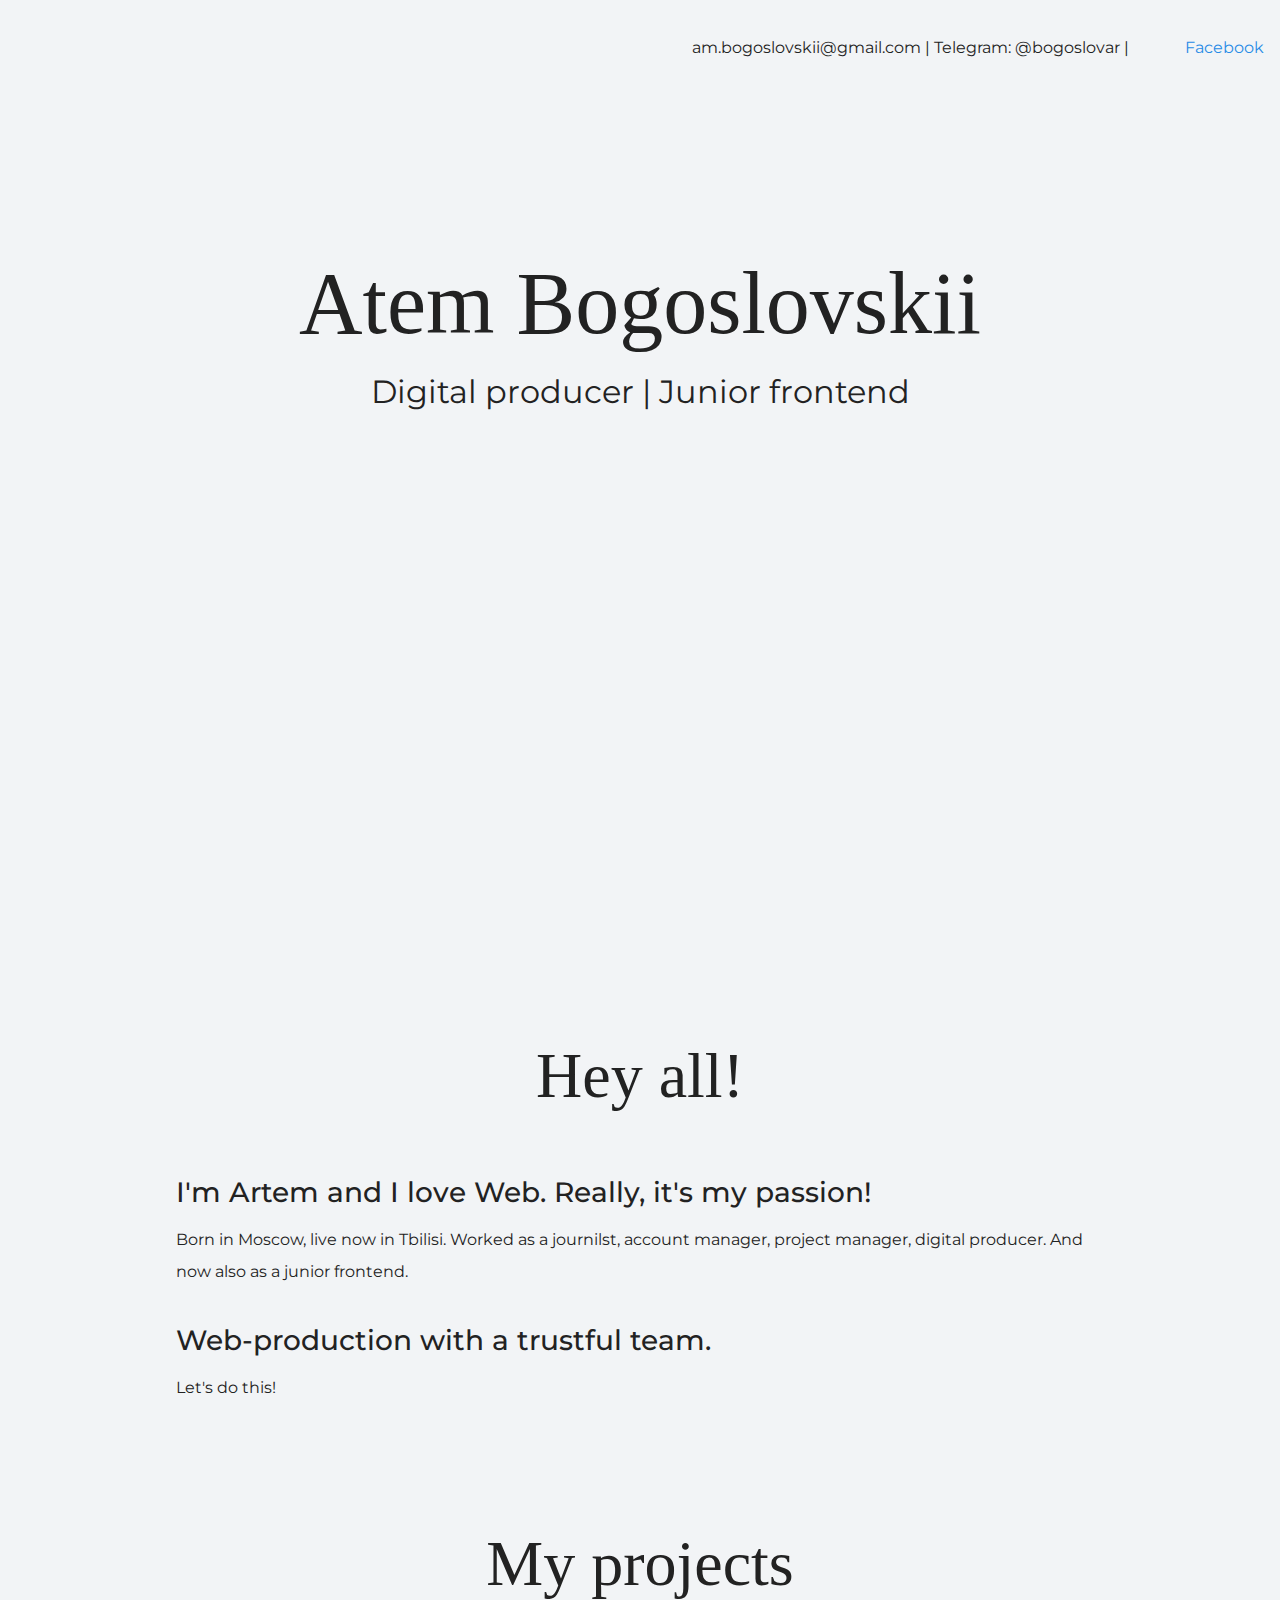
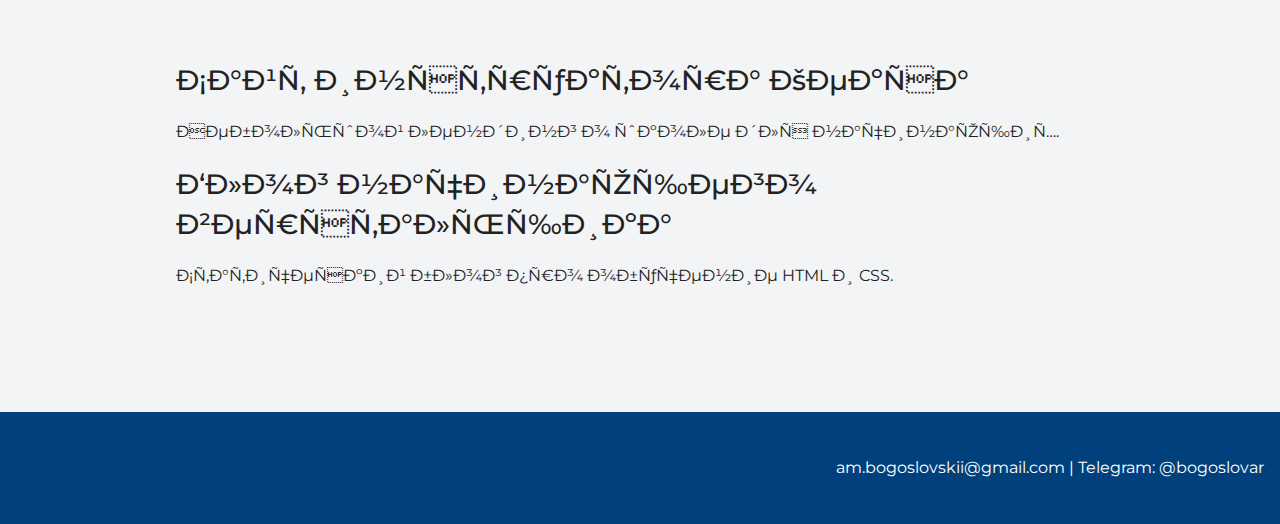
==== index.html @ 78e2f0ac "Add correct files" ====
<!DOCTYPE html>
<html lang="ru">
  <head>
    <link href="https://fonts.googleapis.com/css?family=Montserrat:400,500,700|Old+Standard+TT&display=swap&subset=cyrillic" rel="stylesheet"
    <meta charset="UTF-8">
    <link rel="stylesheet" href="style.css">
    <title>Bogoslovar's Digital production</title>
  </head>

  <body>
    <header class="page-header">
      <div class="container">am.bogoslovskii@gmail.com | Telegram: @bogoslovar |<a href="https://www.facebook.com/artem.bogoslovskii/">Facebook</a></div>
    </header>

    <section class="hero-image">
      <div class="container">
      <h1 class="heading">Atem Bogoslovskii</h1>
      <p>Digital producer | Junior frontend</p></div>
    </section>

    <section class="intro">
      <div class="container">
      <h2 class="subheading">Hey all!</h2>
      <h3>I'm Artem and I love Web. Really, it's my passion!</h3>
      <p>Born in Moscow, live now in Tbilisi. Worked as a journilst, account manager, project manager, digital producer. And now also as a junior frontend.</p>
      <h3>Web-production with a trustful team.</h3>
      <p>Let's do this!</p>
    </div>
    </section>

    <section class="portfolio">
      <div class="container">
      <h2 class="subheading">My projects</h2>

      <h3>Сайт инструктора Кекса</h3>
      <p>Небольшой лендинг о школе для начинающих.</p>

      <h3>Блог начинающего верстальщика</h3>
      <p>Статический блог про обучение HTML и CSS.</p>
    </div>
    </section>

    <footer class="page-footer">
      <div class="container">
      am.bogoslovskii@gmail.com | Telegram: @bogoslovar</div>
    </footer>
  </body>
</html>
---- style.css ----
body {
  margin: 0;
  min-width: 960px;
  font-family: "Montserrat", "Helvetica", "Arial", sans-serif;
  font-size: 16px;
  line-height: 32px;
  color: #222222;
  background-color: #f2f4f6;
  background-image: url("img/hero-bg.jpg");
  background-repeat: no-repeat;
  background-position: top center;
}

.container {
  max-width: 928px;
  margin: 0 auto;
  padding: 0 16px;
}

.page-header {
  margin: 0 0 160px;
  padding: 32px 0 32px;
}

.page-header .container,
.page-footer .container {
  max-width: 1408px;
  text-align: right;
}

.page-header a {
  margin-left: 56px;
  color: #288be6;
  text-decoration: none;
  background-repeat: no-repeat;
  background-position: left;
}

.header-email {
  padding-left: 30px;
  background-image: url("img/icon-email-header.svg");
}

.header-phone {
  padding-left: 25px;
  background-image: url("img/icon-phone-header.svg");
}

.hero-image {
  margin-bottom: 620px;
}

.hero-image .container {
  max-width: 1408px;
  text-align: center;
}

.heading {
  margin: 0 0 16px;
  font-family: "Old Standard TT", "Times", "Times New Roman", serif;
  font-size: 88px;
  line-height: 96px;
  font-weight: 400;
}

.hero-image p {
  margin: 0;
  font-size: 32px;
  line-height: 48px;
}

.intro {
  margin: 0 0 120px;
}

.subheading {
  margin: 0 0 56px;
  font-family: "Old Standard TT", "Times", "Times New Roman", serif;
  font-size: 64px;
  line-height: 80px;
  font-weight: 400;
  text-align: center;
}

.user-image {
  margin: 0 0 32px;
  text-align: center;
}

.intro h3,
.portfolio h3 {
  margin: 0 0 12px;
  font-size: 28px;
  line-height: 40px;
  font-weight: 500;
}

.intro p {
  margin: 0 0 32px;
}

.skills-list {
  margin: 0;
  padding: 0;
}

.skills-list dt {
  padding-left: 32px;
  background-repeat: no-repeat;
  background-position: left;
}

.skill-html {
  background-image: url("img/icon-html.svg");
}

.skill-css {
  background-image: url("img/icon-css.svg");
}

.level {
  margin: 4px 0 16px;
  padding: 0;
  height: 14px;
  font-size: 0;
  background-color: #ffffff;
  border: 1px solid #86c3fa;
  border-radius: 8px;
}

.level div {
  margin: 1px;
  height: 12px;
  background-color: #288be6;
  border-radius: 6px;
}

.portfolio {
  margin: 0 0 120px;
}

.projects {
  margin: 0;
  padding: 0;
  list-style: none;
}

.projects li {
  margin: 0 0 80px;
}

.project-image {
  margin: 0 0 24px;
  text-align: center;
}

.projects p {
  margin: 0 0 24px;
}

.button {
  padding: 6px 20px;
  display: inline-block;
  vertical-align: baseline;
  text-decoration: none;
  text-transform: uppercase;
  border-radius: 4px;
  background-color: #288be6;
  color: #ffffff;
}

.page-footer {
  padding: 40px 0;
  background-color: #00417d;
  color: #ffffff;
}

.page-footer a {
  margin-left: 56px;
  color: inherit;
  text-decoration: none;
  background-repeat: no-repeat;
  background-position: left;
}

.footer-email {
  padding-left: 30px;
  background-image: url("img/icon-email-footer.svg");
}

.footer-phone {
  padding-left: 25px;
  background-image: url("img/icon-phone-footer.svg");
}
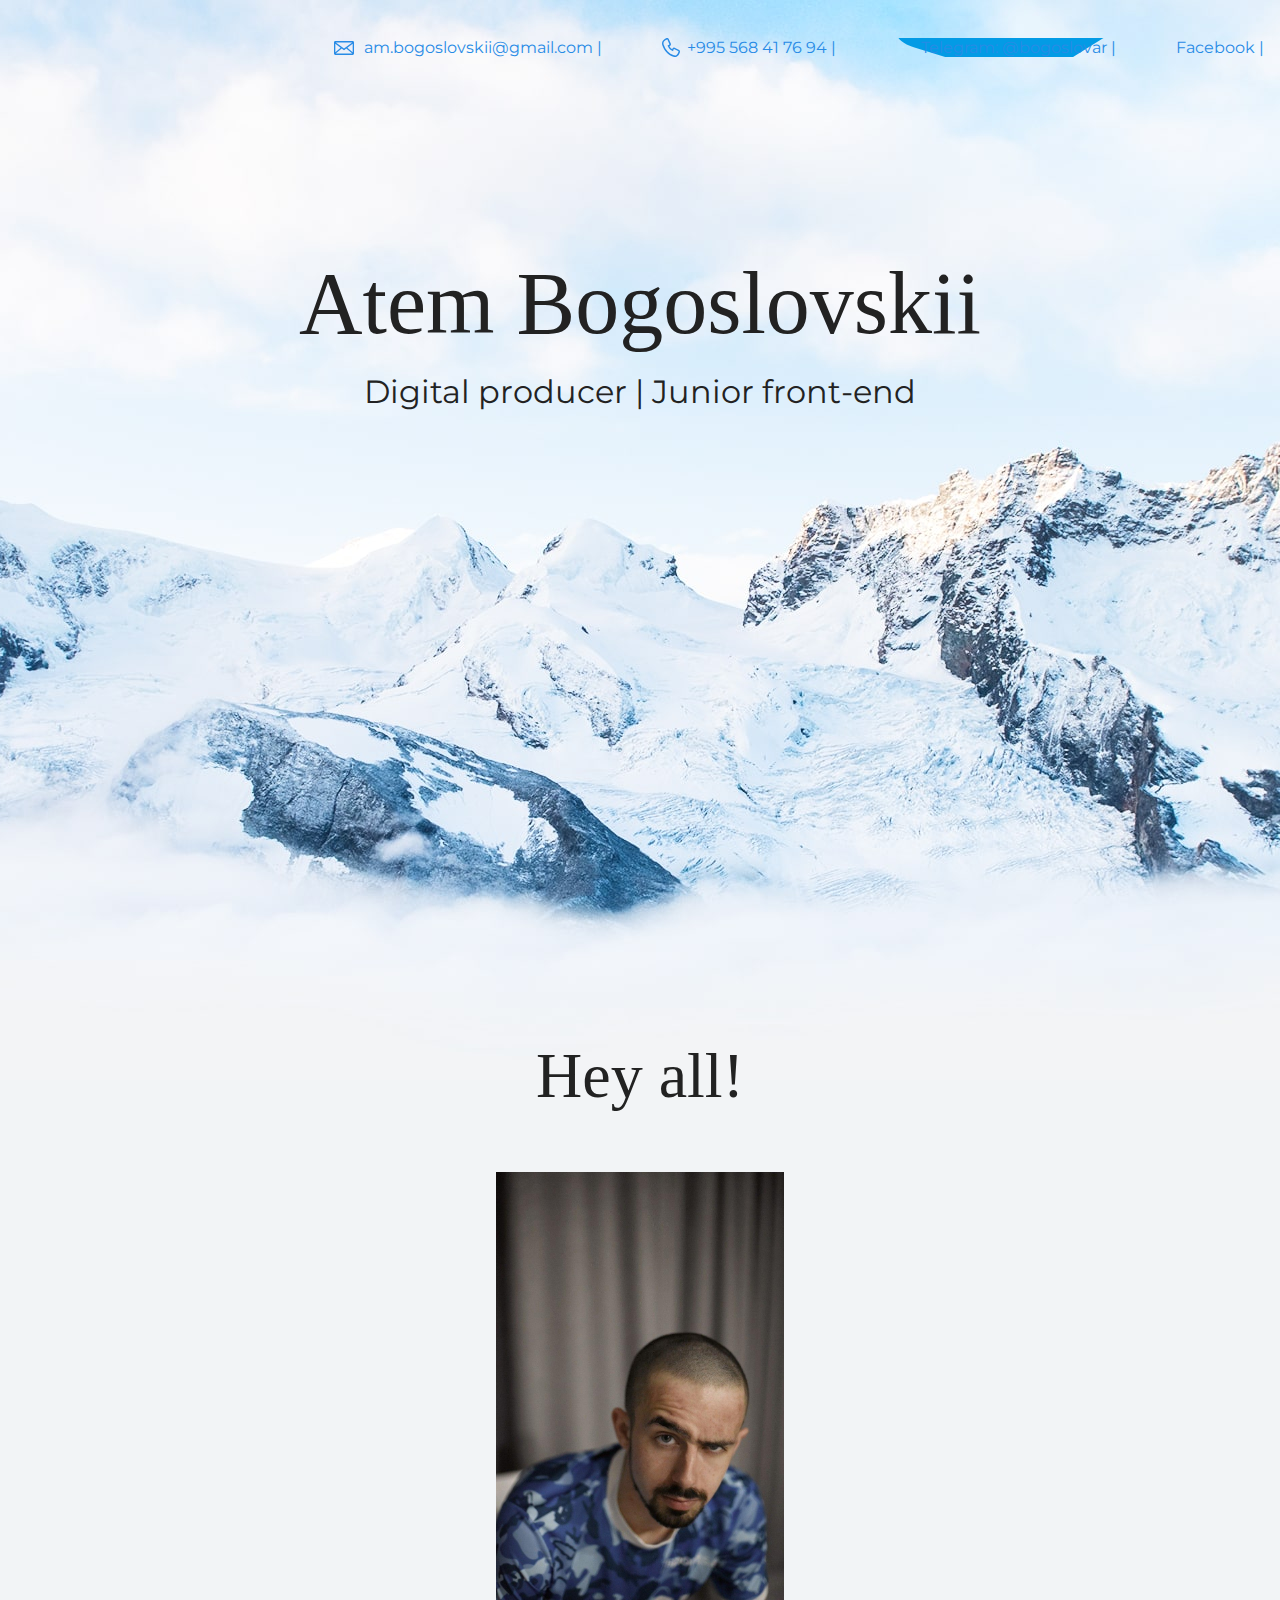
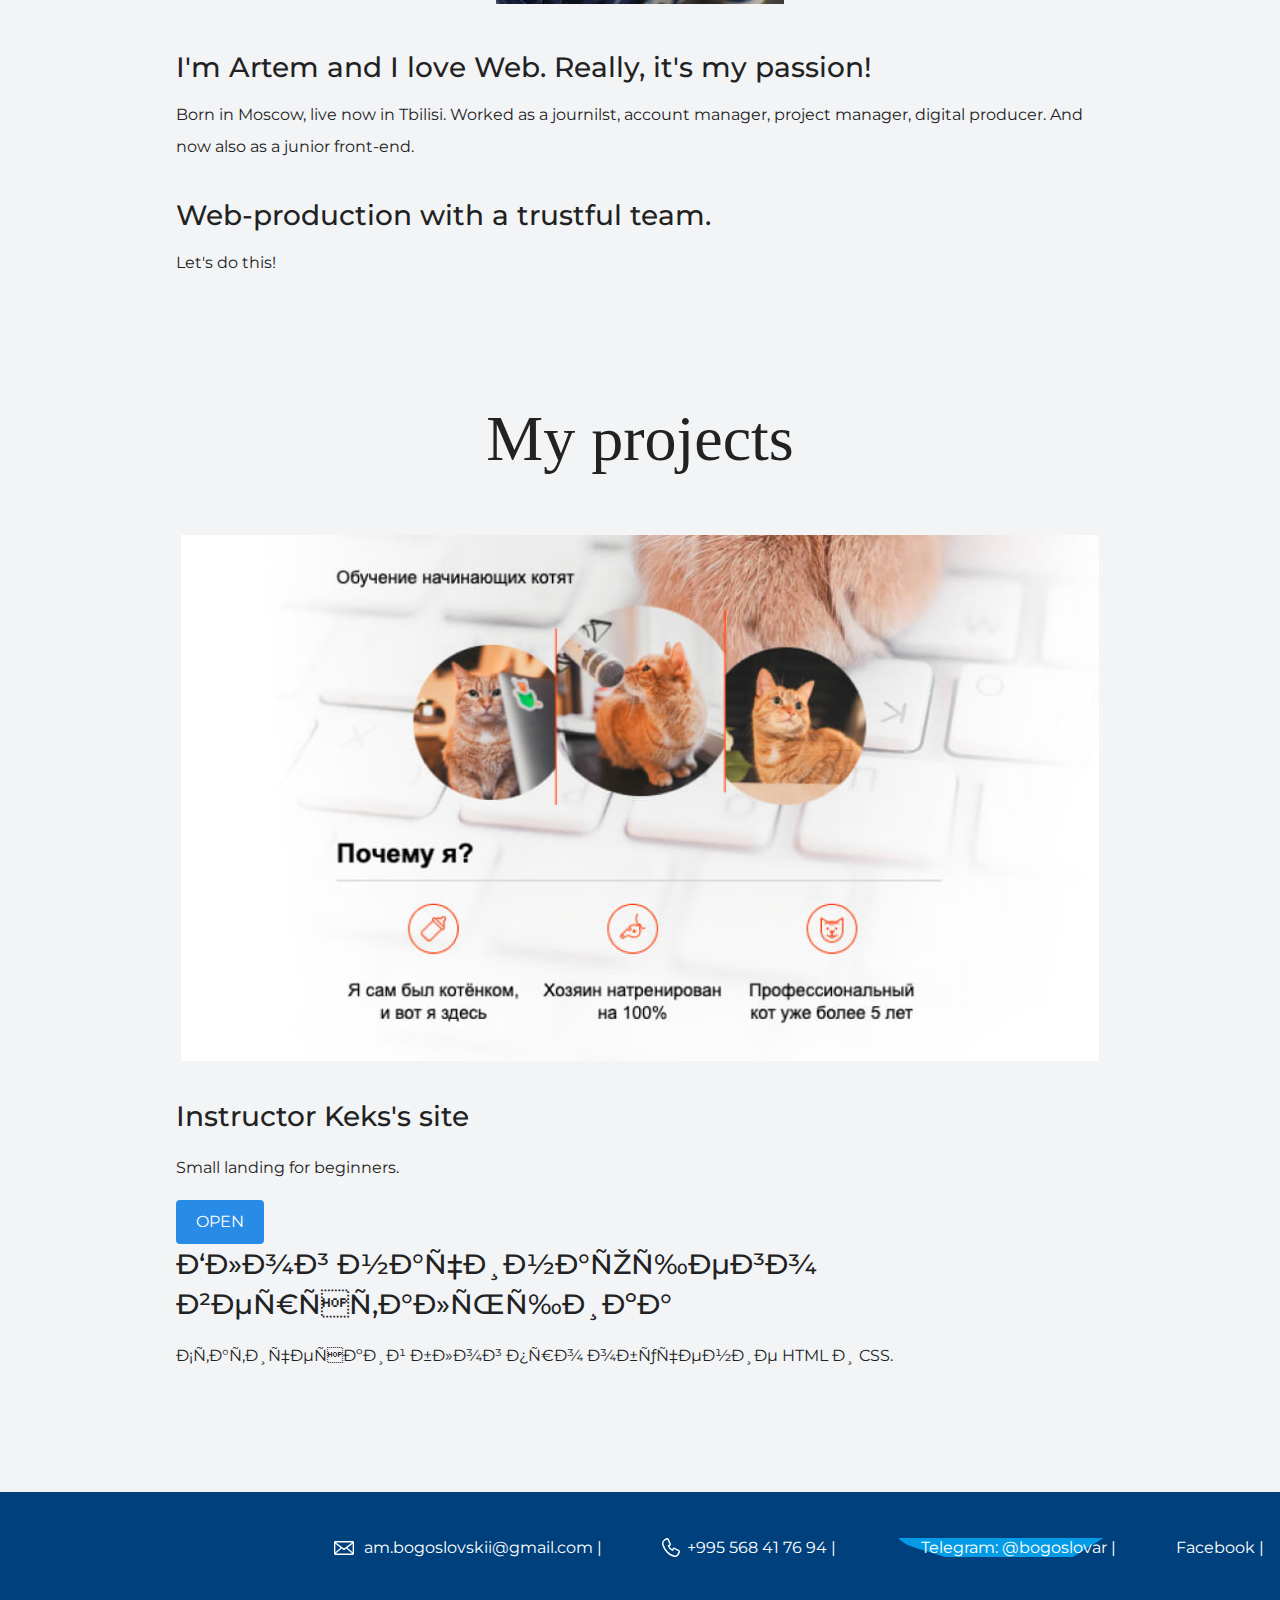
==== commit 7b920d1c: "Updating index.html" ====
--- a/index.html
+++ b/index.html
@@ -9,20 +9,25 @@
 
   <body>
     <header class="page-header">
-      <div class="container">am.bogoslovskii@gmail.com | Telegram: @bogoslovar |<a href="https://www.facebook.com/artem.bogoslovskii/">Facebook</a></div>
+      <div class="container">
+        <a class="header-email" href="mailto:am.bogoslovskii@gmail.com">am.bogoslovskii@gmail.com |</a>
+        <a class="header-phone" href="tel:+995568417694">+995 568 41 76 94 |</a>
+        <a class="header-telegram" title="Telegram is my favourite one, but feel free to use WhatsApp too, it's connected to my phone number.">Telegram: @bogoslovar |</a>
+        <a href="https://www.facebook.com/artem.bogoslovskii/">Facebook |</a></div>
     </header>
 
     <section class="hero-image">
       <div class="container">
       <h1 class="heading">Atem Bogoslovskii</h1>
-      <p>Digital producer | Junior frontend</p></div>
+      <p>Digital producer | Junior front-end</p></div>
     </section>
 
     <section class="intro">
       <div class="container">
       <h2 class="subheading">Hey all!</h2>
+      <figure class=user-image> <img src="files/artem.jpg" width="288" heights="936" alt="Hello... it's me..."> </figure>
       <h3>I'm Artem and I love Web. Really, it's my passion!</h3>
-      <p>Born in Moscow, live now in Tbilisi. Worked as a journilst, account manager, project manager, digital producer. And now also as a junior frontend.</p>
+      <p>Born in Moscow, live now in Tbilisi. Worked as a journilst, account manager, project manager, digital producer. And now also as a junior front-end.</p>
       <h3>Web-production with a trustful team.</h3>
       <p>Let's do this!</p>
     </div>
@@ -32,8 +37,12 @@
       <div class="container">
       <h2 class="subheading">My projects</h2>
 
-      <h3>Сайт инструктора Кекса</h3>
-      <p>Небольшой лендинг о школе для начинающих.</p>
+      <figure class="project-image">
+        <img src="files/project.jpg" width="918" height="526" alt="Сайт инструктора Кекса">
+      </figure>
+      <h3>Instructor Keks's site</h3>
+      <p>Small landing for beginners.</p>
+      <a class="button" href="source/keks_project/index.html">Open</a>
 
       <h3>Блог начинающего верстальщика</h3>
       <p>Статический блог про обучение HTML и CSS.</p>
@@ -42,7 +51,11 @@
 
     <footer class="page-footer">
       <div class="container">
-      am.bogoslovskii@gmail.com | Telegram: @bogoslovar</div>
+        <a class="footer-email" href="mailto:am.bogoslovskii@gmail.com">am.bogoslovskii@gmail.com |</a>
+        <a class="footer-phone" href="tel:+995568417694">+995 568 41 76 94 |</a>
+        <a class="footer-telegram" title="Telegram is my favourite one, but feel free to use WhatsApp too, it's connected to my phone number.">Telegram: @bogoslovar |</a>
+        <a href="https://www.facebook.com/artem.bogoslovskii/">Facebook |</a>
+      </div>
     </footer>
   </body>
 </html>
--- a/style.css
+++ b/style.css
@@ -44,6 +44,12 @@
 .header-phone {
   padding-left: 25px;
   background-image: url("img/icon-phone-header.svg");
+}
+
+.header-telegram {
+  padding-left: 25px;
+  background-image: url("img/icon-telegram-header.svg");
+  background-image: weight(1) height: (1)
 }
 
 .hero-image {
@@ -191,4 +197,10 @@
 .footer-phone {
   padding-left: 25px;
   background-image: url("img/icon-phone-footer.svg");
-}+}
+
+.footer-telegram {
+  padding-left: 25px;
+  background-image: url("img/icon-telegram-header.svg");
+  background-image: weight(1) height: (1)
+}
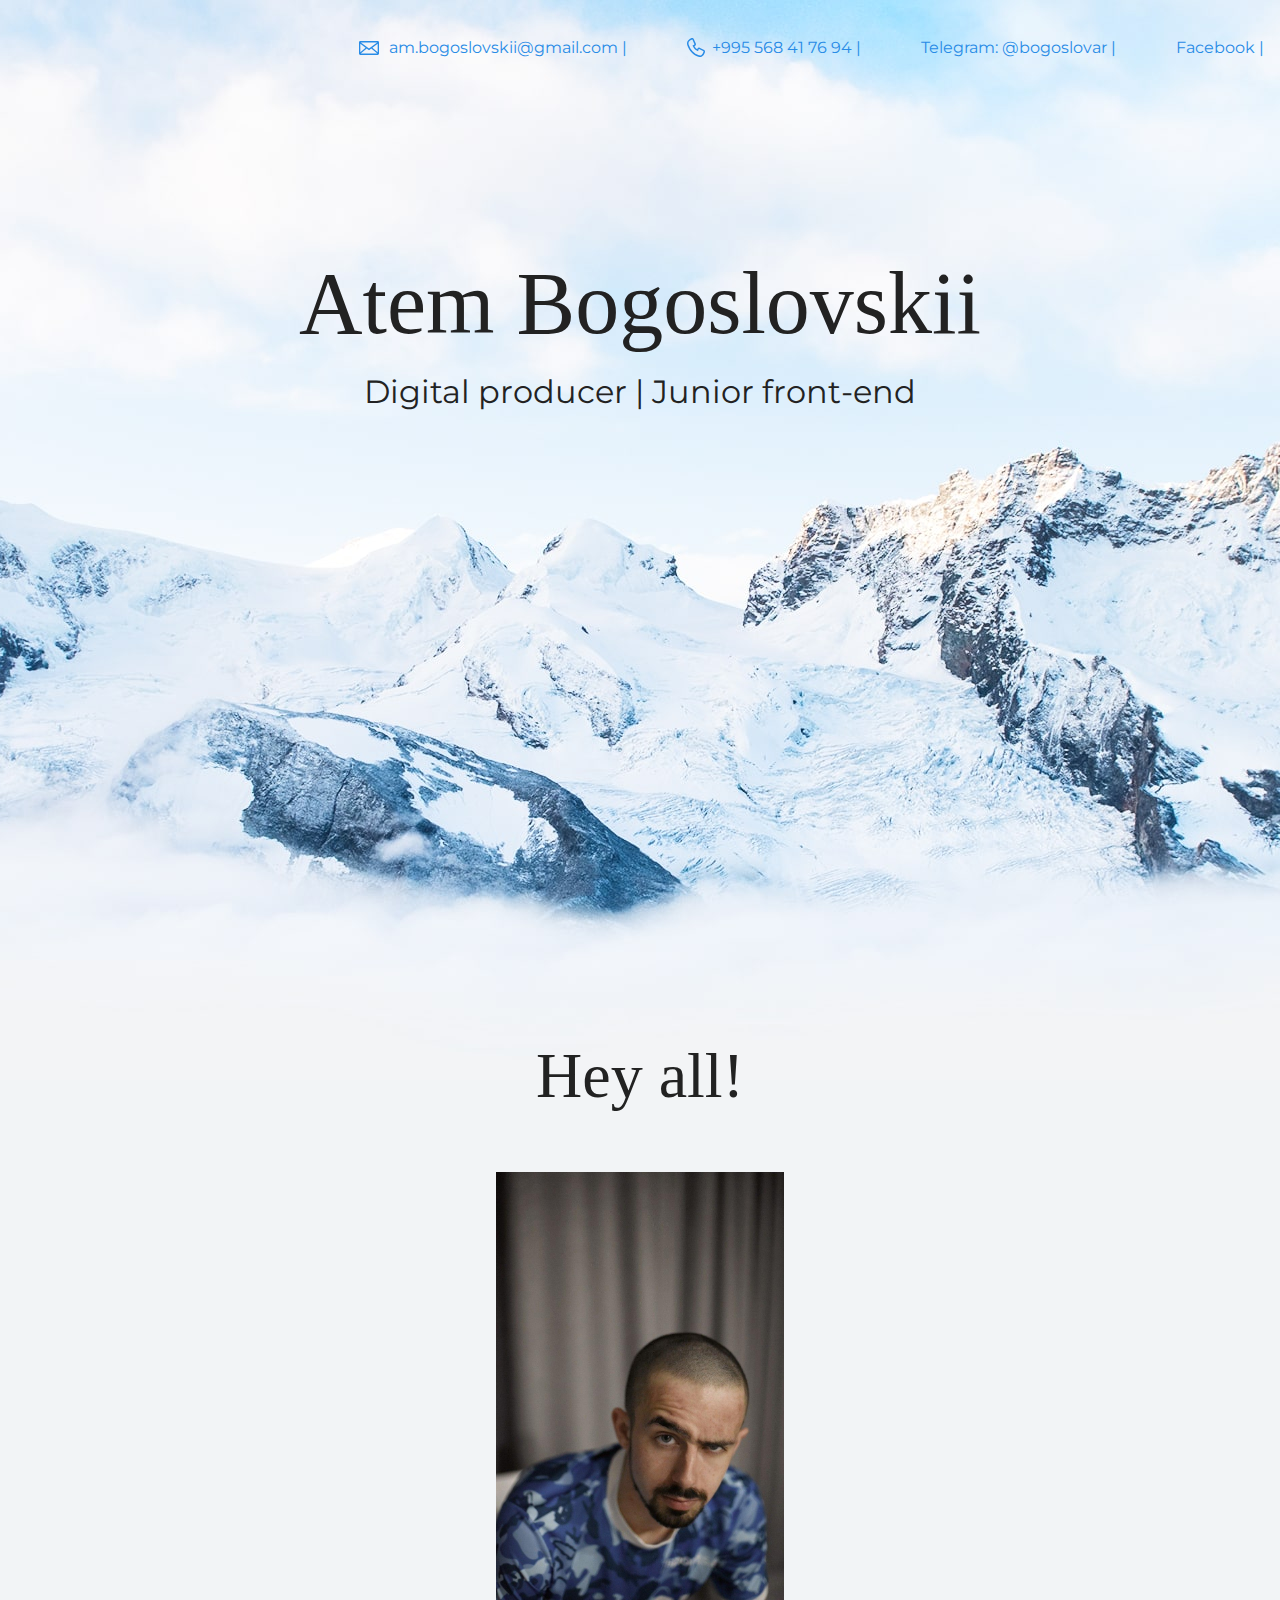
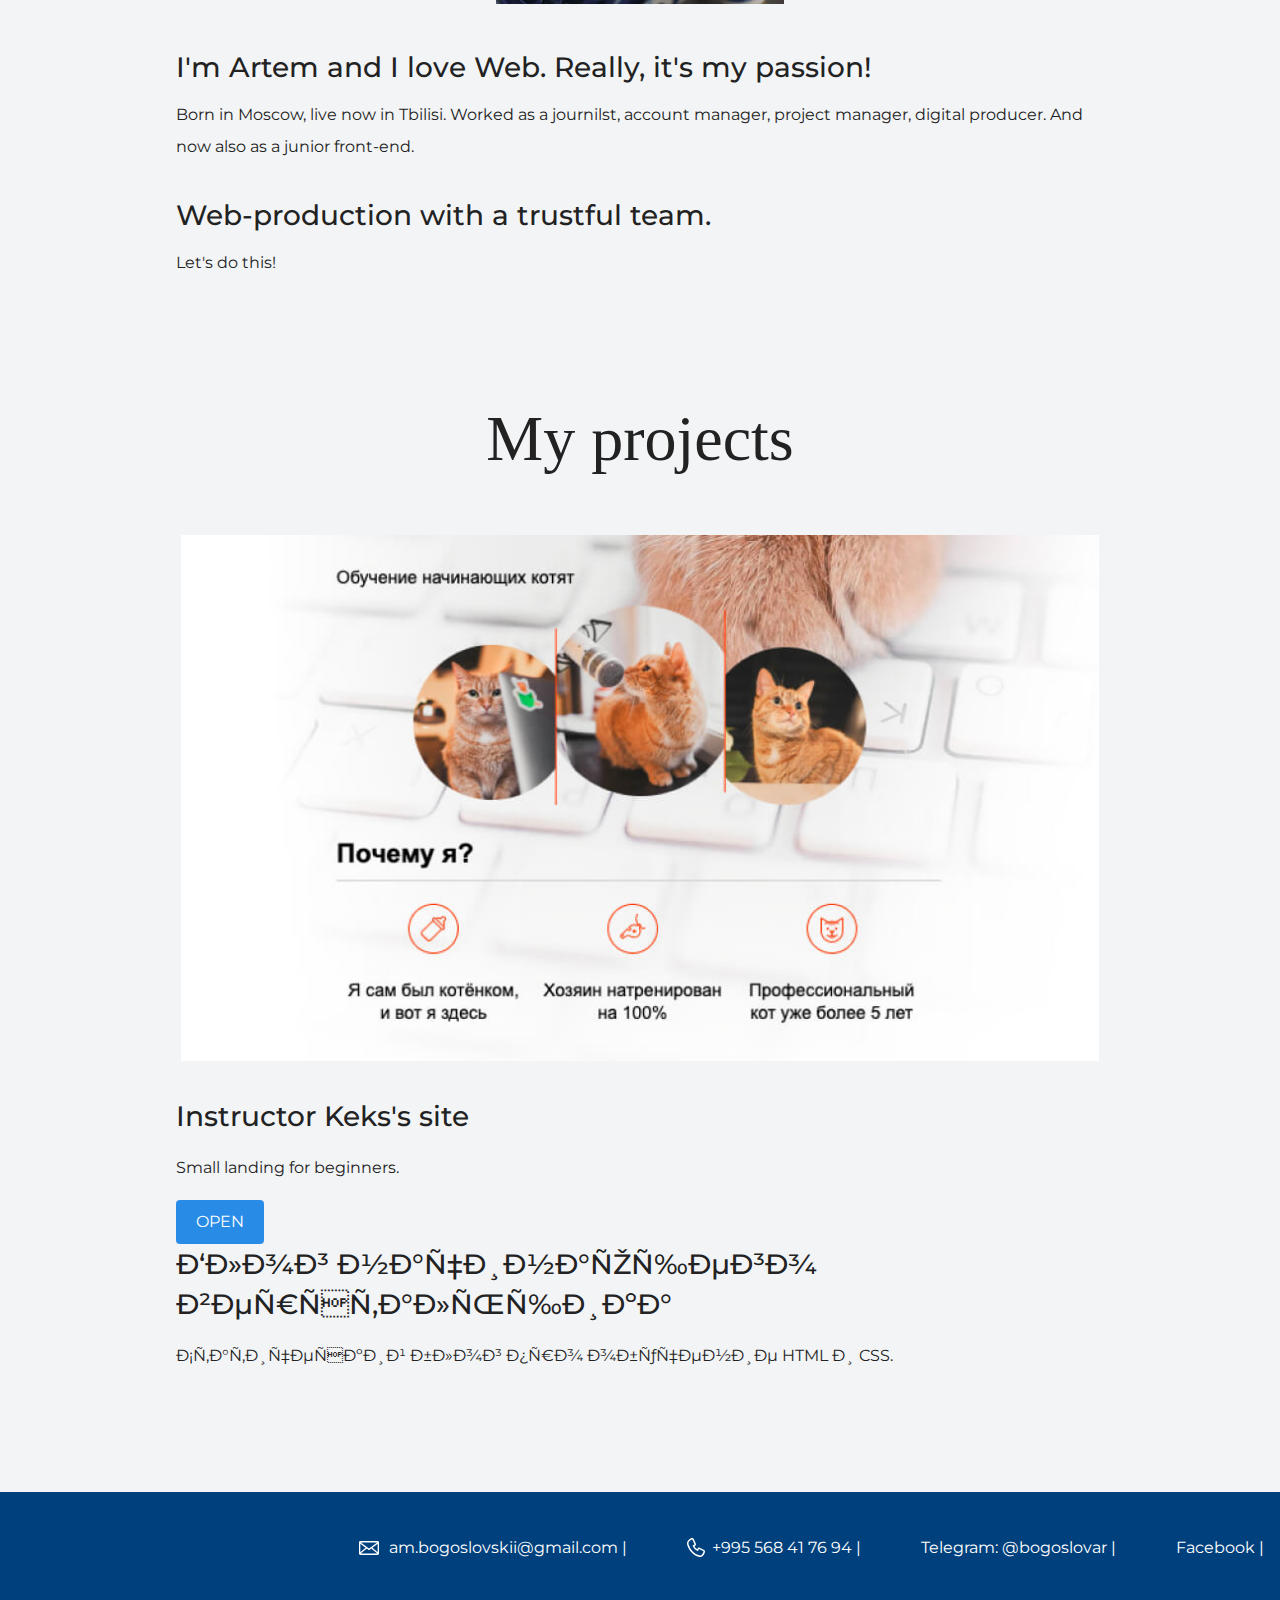
==== commit c1fc6275: "Update index.html" ====
--- a/index.html
+++ b/index.html
@@ -12,7 +12,7 @@
       <div class="container">
         <a class="header-email" href="mailto:am.bogoslovskii@gmail.com">am.bogoslovskii@gmail.com |</a>
         <a class="header-phone" href="tel:+995568417694">+995 568 41 76 94 |</a>
-        <a class="header-telegram" title="Telegram is my favourite one, but feel free to use WhatsApp too, it's connected to my phone number.">Telegram: @bogoslovar |</a>
+        <a title="Telegram is my favourite one, but feel free to use WhatsApp too, it's connected to my phone number.">Telegram: @bogoslovar |</a>
         <a href="https://www.facebook.com/artem.bogoslovskii/">Facebook |</a></div>
     </header>
 
@@ -53,7 +53,7 @@
       <div class="container">
         <a class="footer-email" href="mailto:am.bogoslovskii@gmail.com">am.bogoslovskii@gmail.com |</a>
         <a class="footer-phone" href="tel:+995568417694">+995 568 41 76 94 |</a>
-        <a class="footer-telegram" title="Telegram is my favourite one, but feel free to use WhatsApp too, it's connected to my phone number.">Telegram: @bogoslovar |</a>
+        <a title="Telegram is my favourite one, but feel free to use WhatsApp too, it's connected to my phone number.">Telegram: @bogoslovar |</a>
         <a href="https://www.facebook.com/artem.bogoslovskii/">Facebook |</a>
       </div>
     </footer>
--- a/style.css
+++ b/style.css
@@ -44,12 +44,6 @@
 .header-phone {
   padding-left: 25px;
   background-image: url("img/icon-phone-header.svg");
-}
-
-.header-telegram {
-  padding-left: 25px;
-  background-image: url("img/icon-telegram-header.svg");
-  background-image: weight(1) height: (1)
 }
 
 .hero-image {
@@ -198,9 +192,3 @@
   padding-left: 25px;
   background-image: url("img/icon-phone-footer.svg");
 }
-
-.footer-telegram {
-  padding-left: 25px;
-  background-image: url("img/icon-telegram-header.svg");
-  background-image: weight(1) height: (1)
-}
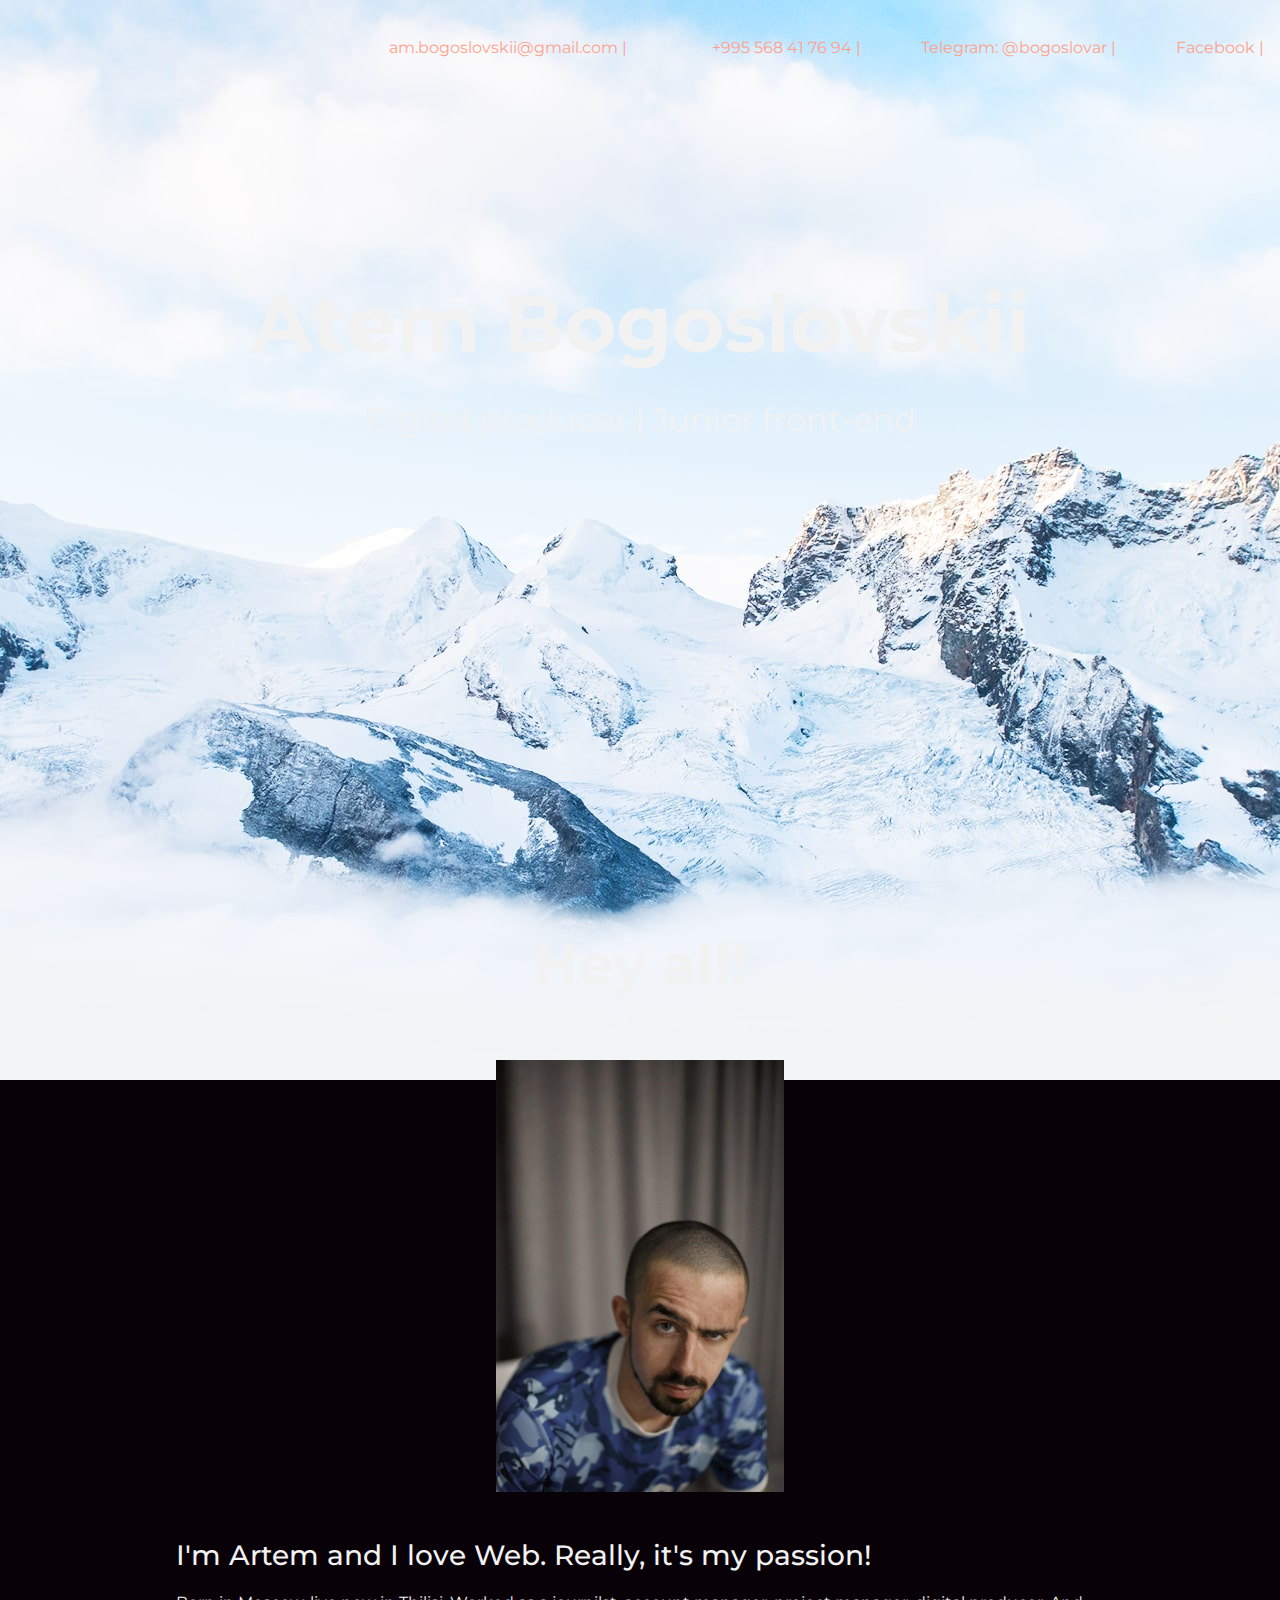
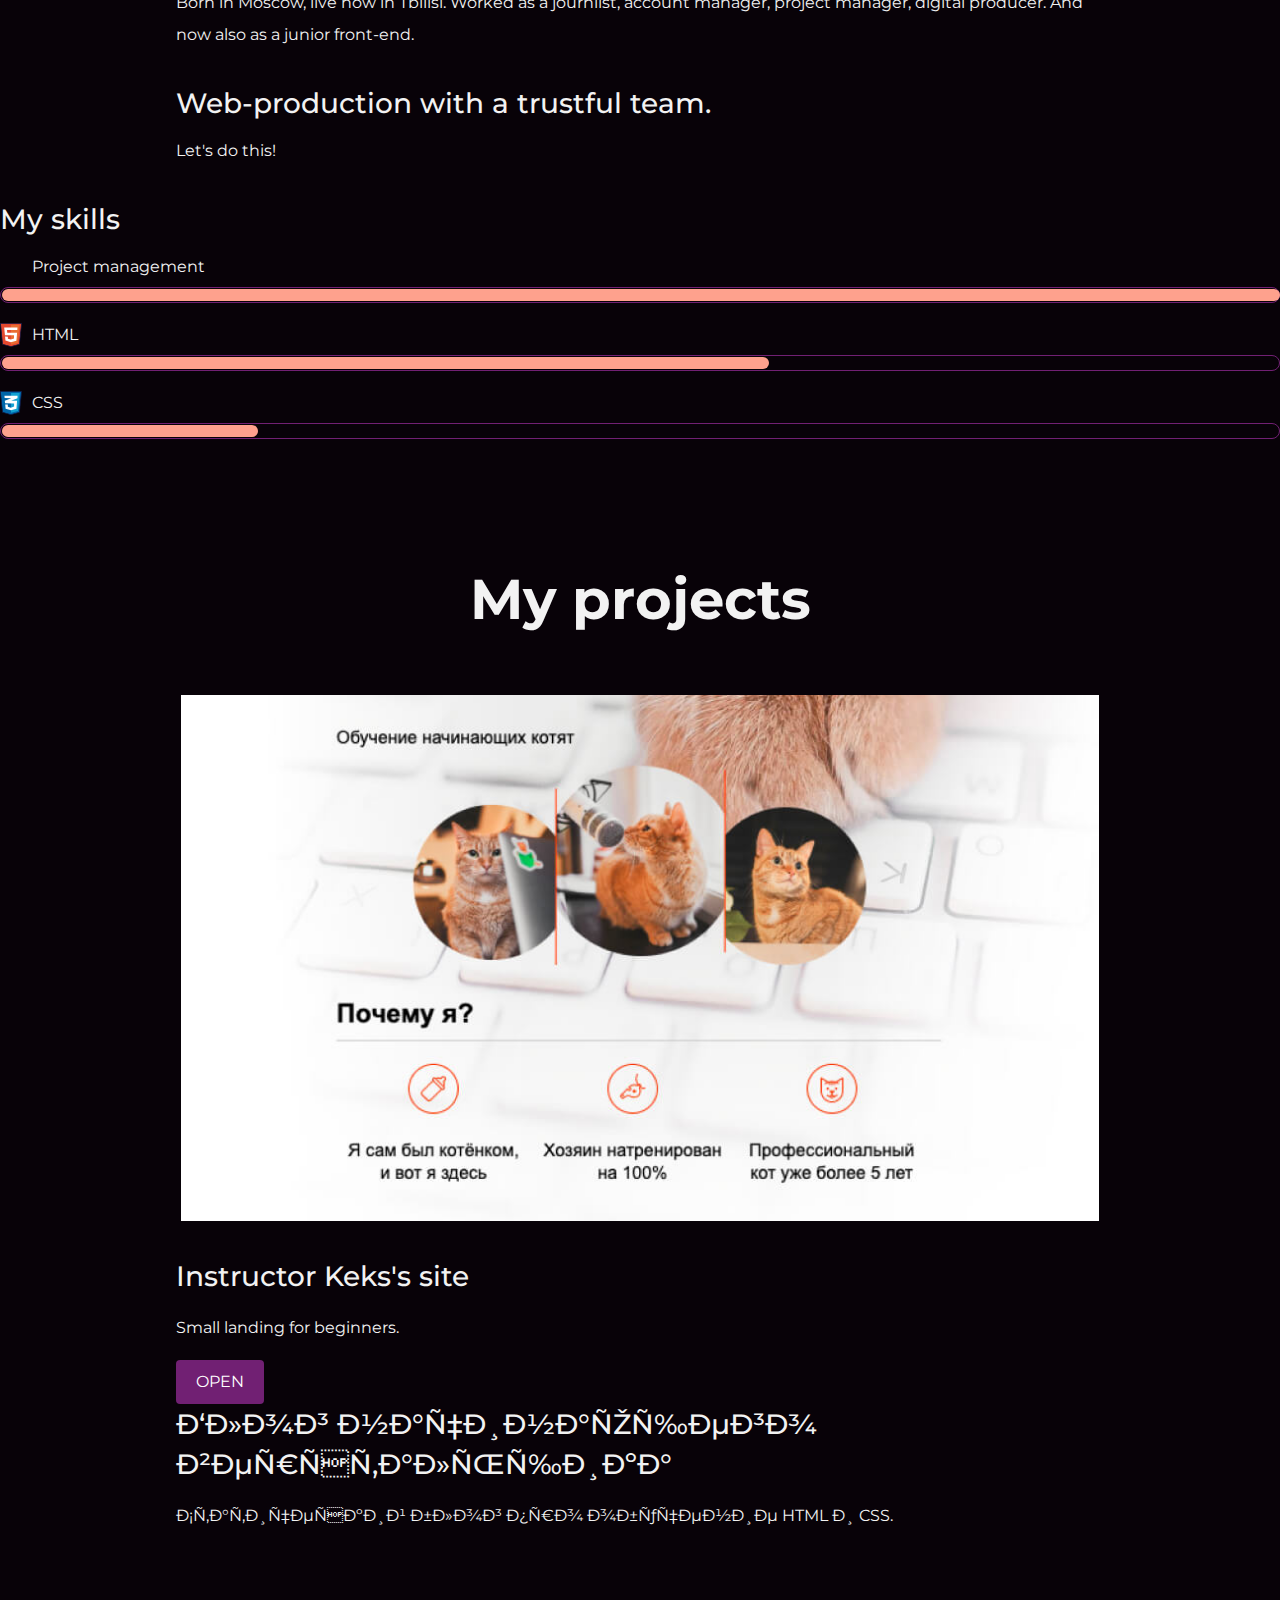
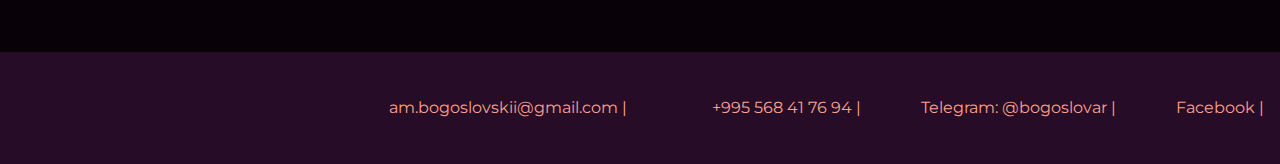
==== commit f044601d: "Update index.html" ====
--- a/index.html
+++ b/index.html
@@ -3,7 +3,7 @@
   <head>
     <link href="https://fonts.googleapis.com/css?family=Montserrat:400,500,700|Old+Standard+TT&display=swap&subset=cyrillic" rel="stylesheet"
     <meta charset="UTF-8">
-    <link rel="stylesheet" href="style.css">
+    <link rel="stylesheet" href="style-dark.css">
     <title>Bogoslovar's Digital production</title>
   </head>
 
@@ -12,7 +12,7 @@
       <div class="container">
         <a class="header-email" href="mailto:am.bogoslovskii@gmail.com">am.bogoslovskii@gmail.com |</a>
         <a class="header-phone" href="tel:+995568417694">+995 568 41 76 94 |</a>
-        <a title="Telegram is my favourite one, but feel free to use WhatsApp too, it's connected to my phone number.">Telegram: @bogoslovar |</a>
+        <a class="header-telegram" title="Telegram is my favourite one, but feel free to use WhatsApp too, it's connected to my phone number.">Telegram: @bogoslovar |</a>
         <a href="https://www.facebook.com/artem.bogoslovskii/">Facebook |</a></div>
     </header>
 
@@ -31,6 +31,16 @@
       <h3>Web-production with a trustful team.</h3>
       <p>Let's do this!</p>
     </div>
+    <div class="skills">
+      <h3>My skills</h3>
+      <dl class="skills-list">
+        <dt class="skill-project">Project management</dt>
+        <dd class="level"><div style="width: 100%";>100%</div></dd>
+        <dt class="skill-html">HTML</dt>
+        <dd class="level"><div style="width: 60%;">60%</div></dd>
+        <dt class="skill-css">CSS</dt>
+        <dd class="level"><div style="width: 20%;">20%</div></dd>
+      </dl>
     </section>
 
     <section class="portfolio">
@@ -53,7 +63,7 @@
       <div class="container">
         <a class="footer-email" href="mailto:am.bogoslovskii@gmail.com">am.bogoslovskii@gmail.com |</a>
         <a class="footer-phone" href="tel:+995568417694">+995 568 41 76 94 |</a>
-        <a title="Telegram is my favourite one, but feel free to use WhatsApp too, it's connected to my phone number.">Telegram: @bogoslovar |</a>
+        <a class="footer-telegram" title="Telegram is my favourite one, but feel free to use WhatsApp too, it's connected to my phone number.">Telegram: @bogoslovar |</a>
         <a href="https://www.facebook.com/artem.bogoslovskii/">Facebook |</a>
       </div>
     </footer>
--- a/style-dark.css
+++ b/style-dark.css
@@ -0,0 +1,189 @@
+body {
+  margin: 0;
+  min-width: 960px;
+  font-family: "Montserrat", "Helvetica", "Arial", sans-serif;
+  font-size: 16px;
+  line-height: 32px;
+  color: #f2f2f2;
+  background-color: #080208;
+  background-image: url("img/hero-bg.jpg");
+  background-repeat: no-repeat;
+  background-position: top center;
+}
+
+.container {
+  max-width: 928px;
+  margin: 0 auto;
+  padding: 0 16px;
+}
+
+.page-header {
+  margin: 0 0 180px;
+  padding: 32px 0 32px;
+}
+
+.page-header .container,
+.page-footer .container {
+  max-width: 1408px;
+  text-align: right;
+}
+
+.page-header a {
+  margin-left: 56px;
+  color: #fea18d;
+  text-decoration: none;
+  background-repeat: no-repeat;
+  background-position: left;
+}
+
+.header-email {
+  padding-left: 30px;
+  background-image: url("img/icon-email.svg");
+}
+
+.header-phone {
+  padding-left: 25px;
+  background-image: url("img/icon-phone.svg");
+}
+
+.hero-image {
+  margin-bottom: 480px;
+}
+
+.hero-image .container {
+  max-width: 1408px;
+  text-align: center;
+}
+
+.heading {
+  margin: 0 0 24px;
+  font-size: 80px;
+  line-height: 96px;
+}
+
+.hero-image p {
+  margin: 0;
+  font-size: 32px;
+  line-height: 48px;
+}
+
+.intro {
+  margin: 0 0 120px;
+}
+
+.subheading {
+  margin: 0 0 56px;
+  font-size: 56px;
+  line-height: 80px;
+  text-align: center;
+}
+
+.user-image {
+  margin: 0 0 32px;
+  text-align: center;
+}
+
+.intro h3,
+.portfolio h3 {
+  margin: 0 0 12px;
+  font-size: 28px;
+  line-height: 40px;
+  font-weight: 500;
+}
+
+.intro p {
+  margin: 0 0 32px;
+}
+
+.skills-list {
+  margin: 0;
+  padding: 0;
+}
+
+.skills-list dt {
+  padding-left: 32px;
+  background-repeat: no-repeat;
+  background-position: left;
+}
+
+.skill-html {
+  background-image: url("img/icon-html.svg");
+}
+
+.skill-css {
+  background-image: url("img/icon-css.svg");
+}
+
+.level {
+  margin: 4px 0 16px;
+  padding: 0;
+  height: 14px;
+  font-size: 0;
+  background-color: #080208;
+  border: 1px solid #712073;
+  border-radius: 8px;
+}
+
+.level div {
+  margin: 1px;
+  height: 12px;
+  background-color: #fea18d;
+  border-radius: 6px;
+}
+
+.portfolio {
+  margin: 0 0 120px;
+}
+
+.projects {
+  margin: 0;
+  padding: 0;
+  list-style: none;
+}
+
+.projects li {
+  margin: 0 0 80px;
+}
+
+.project-image {
+  margin: 0 0 24px;
+  text-align: center;
+}
+
+.projects p {
+  margin: 0 0 24px;
+}
+
+.button {
+  padding: 6px 20px;
+  display: inline-block;
+  vertical-align: baseline;
+  text-decoration: none;
+  text-transform: uppercase;
+  border-radius: 4px;
+  background-color: #712073;
+  color: #ffffff;
+}
+
+.page-footer {
+  padding: 40px 0;
+  background-color: #260c26;
+}
+
+.page-footer a {
+  margin-left: 56px;
+  color: #fea18d;
+  text-decoration: none;
+  background-repeat: no-repeat;
+  background-position: left;
+}
+
+.footer-email {
+  padding-left: 30px;
+  background-image: url("img/icon-email.svg");
+}
+
+.footer-phone {
+  padding-left: 25px;
+  background-image: url("img/icon-phone.svg");
+}